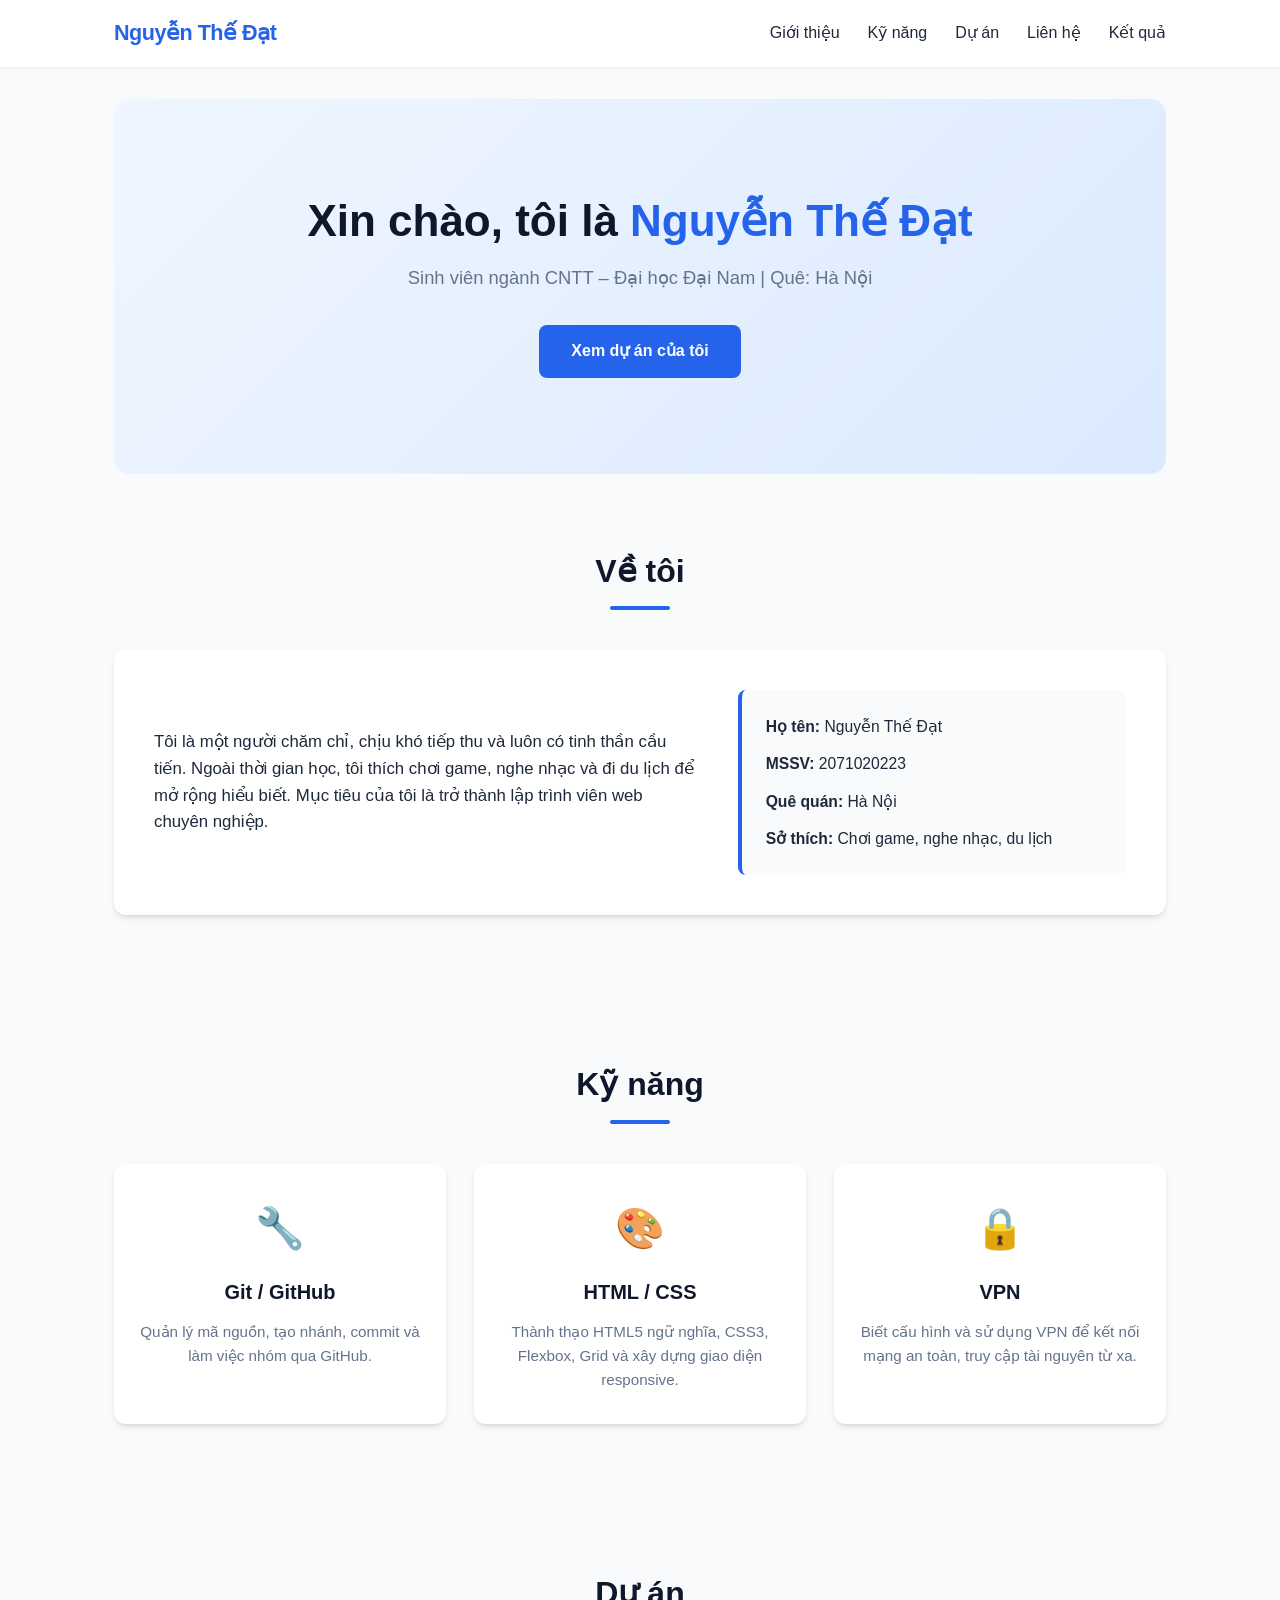
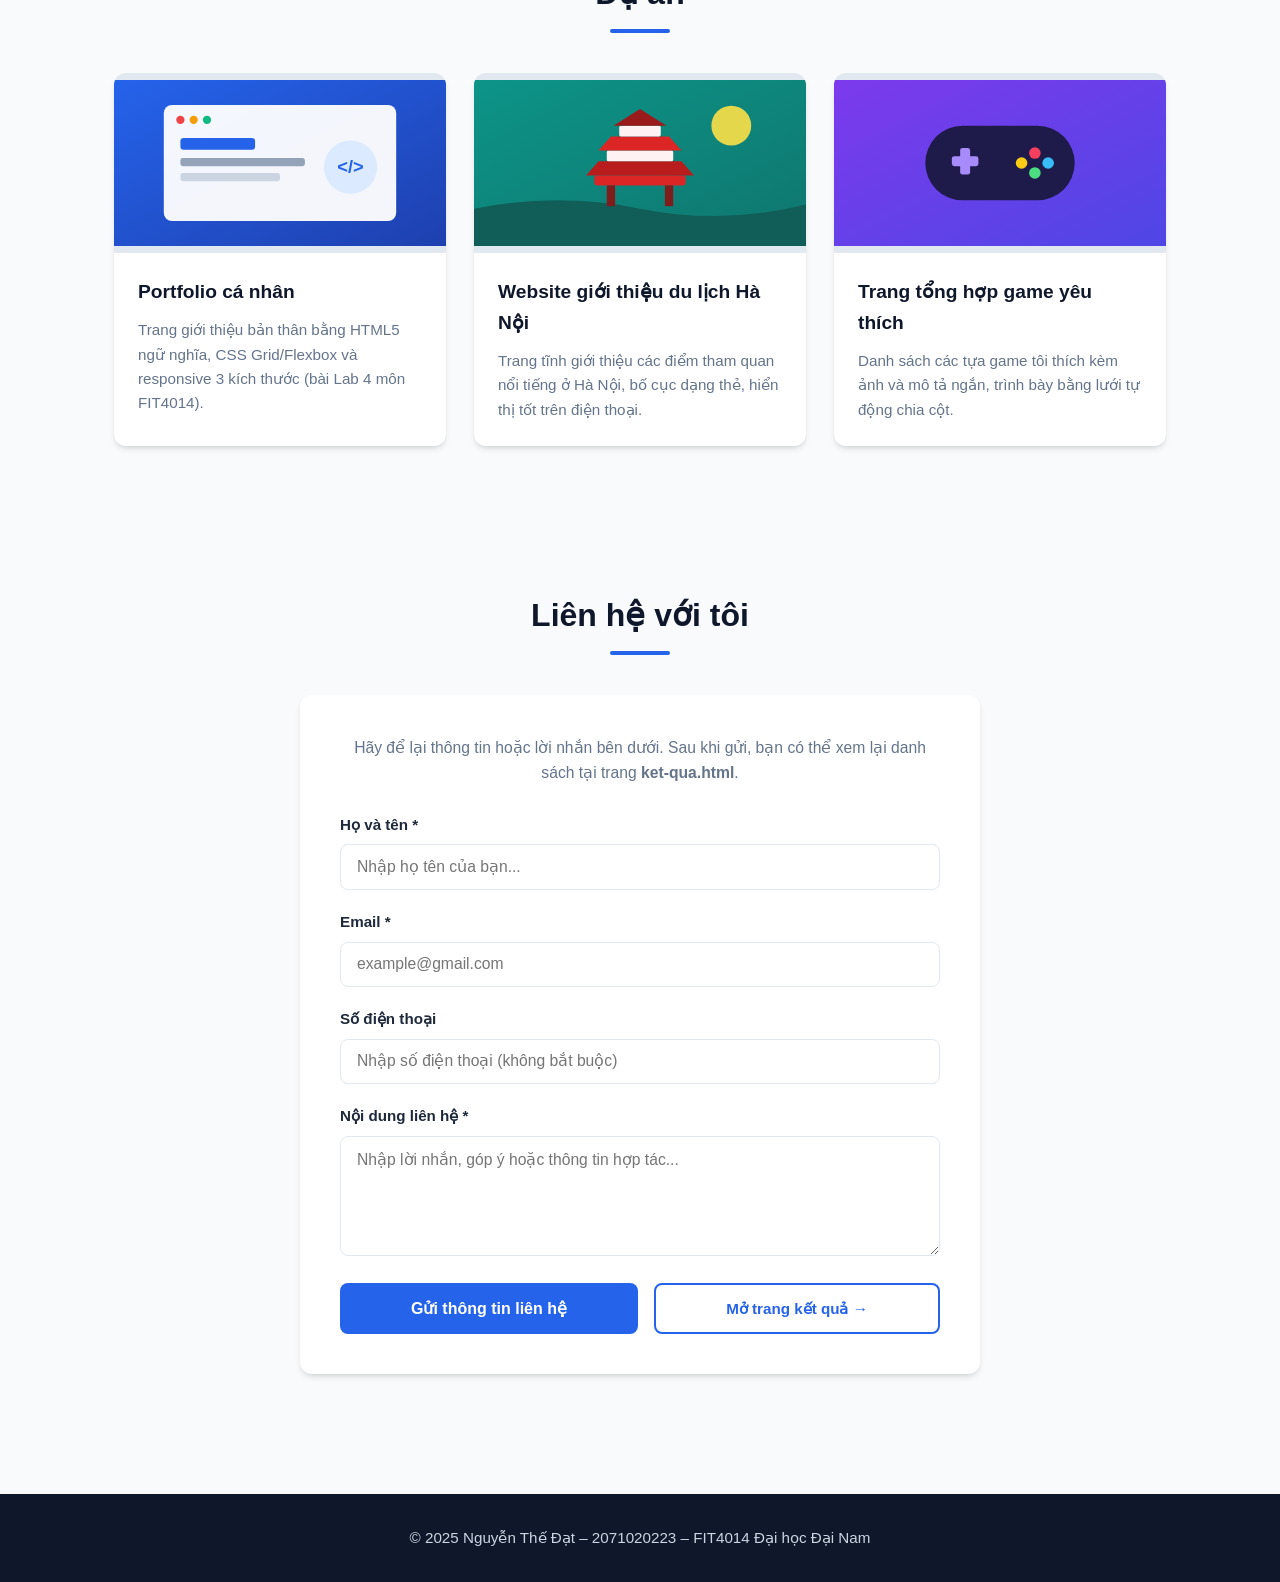
==== index.html @ 09246d79 "Add files via upload" ====
<!DOCTYPE html>
<html lang="vi">
<head>
  <meta charset="UTF-8">
  <meta name="viewport" content="width=device-width, initial-scale=1.0">
  <title>Portfolio – Nguyễn Thế Đạt</title>
  <style>
    :root {
      --primary: #2563eb;
      --primary-dark: #1d4ed8;
      --secondary: #0f172a;
      --bg-light: #f8fafc;
      --text-main: #1e293b;
      --text-muted: #64748b;
      --white: #ffffff;
      --border: #e2e8f0;
      --success-bg: #ecfdf5;
      --success-text: #065f46;
      --success-border: #a7f3d0;
      --shadow: 0 4px 6px -1px rgba(0, 0, 0, 0.1), 0 2px 4px -2px rgba(0, 0, 0, 0.1);
      --shadow-lg: 0 10px 15px -3px rgba(0, 0, 0, 0.1), 0 4px 6px -4px rgba(0, 0, 0, 0.1);
    }

    * {
      margin: 0;
      padding: 0;
      box-sizing: border-box;
    }

    html {
      scroll-behavior: smooth;
    }

    body {
      font-family: 'Segoe UI', Roboto, Helvetica, Arial, sans-serif;
      color: var(--text-main);
      background-color: var(--bg-light);
      line-height: 1.6;
    }

    /* ===== PHẦN 1: NAVIGATION ===== */
    .nav {
      background-color: var(--white);
      box-shadow: 0 1px 3px rgba(0, 0, 0, 0.08);
      position: sticky;
      top: 0;
      z-index: 100;
    }

    .nav__container {
      max-width: 1100px;
      margin: 0 auto;
      padding: 1rem 1.5rem;
      display: flex;
      justify-content: space-between;
      align-items: center;
    }

    .nav__logo {
      font-size: 1.35rem;
      font-weight: 700;
      color: var(--primary);
      text-decoration: none;
      letter-spacing: -0.5px;
    }

    .nav__menu {
      list-style: none;
      display: flex;
      gap: 1.75rem;
      align-items: center;
    }

    .nav__menu a {
      text-decoration: none;
      color: var(--text-main);
      font-weight: 500;
      transition: color 0.2s ease;
    }

    .nav__menu a:hover {
      color: var(--primary);
    }

    /* ===== PHẦN 2: NỘI DUNG CHÍNH ===== */
    main {
      max-width: 1100px;
      margin: 0 auto;
      padding: 0 1.5rem;
    }

    section {
      padding: 4.5rem 0;
    }

    .section-title {
      font-size: 2rem;
      font-weight: 700;
      text-align: center;
      margin-bottom: 2.5rem;
      color: var(--secondary);
      position: relative;
    }

    .section-title::after {
      content: '';
      display: block;
      width: 60px;
      height: 4px;
      background-color: var(--primary);
      margin: 0.6rem auto 0;
      border-radius: 2px;
    }

    /* --- Hero --- */
    .hero {
      text-align: center;
      padding: 6rem 1rem;
      background: linear-gradient(135deg, #eff6ff 0%, #dbeafe 100%);
      border-radius: 16px;
      margin-top: 2rem;
    }

    .hero h1 {
      font-size: 2.75rem;
      color: var(--secondary);
      margin-bottom: 1rem;
      line-height: 1.2;
    }

    .hero__name {
      color: var(--primary);
    }

    .hero__desc {
      font-size: 1.15rem;
      color: var(--text-muted);
      margin-bottom: 2rem;
    }

    .btn {
      display: inline-block;
      background-color: var(--primary);
      color: var(--white);
      padding: 0.85rem 2rem;
      border-radius: 8px;
      text-decoration: none;
      font-weight: 600;
      border: none;
      cursor: pointer;
      font-size: 1rem;
      transition: background-color 0.2s ease, transform 0.2s ease;
    }

    .btn:hover {
      background-color: var(--primary-dark);
      transform: translateY(-2px);
    }

    .btn--outline {
      background-color: transparent;
      color: var(--primary);
      border: 2px solid var(--primary);
      padding: 0.7rem 1.5rem;
      font-size: 0.95rem;
    }

    .btn--outline:hover {
      background-color: var(--primary);
      color: var(--white);
    }

    /* --- About --- */
    .about__content {
      background-color: var(--white);
      padding: 2.5rem;
      border-radius: 12px;
      box-shadow: var(--shadow);
      display: grid;
      grid-template-columns: 1.4fr 1fr;
      gap: 2.5rem;
      align-items: center;
    }

    .about__text {
      font-size: 1.05rem;
      color: var(--text-main);
    }

    .about__info {
      list-style: none;
      background-color: var(--bg-light);
      padding: 1.5rem;
      border-radius: 8px;
      border-left: 4px solid var(--primary);
    }

    .about__info li {
      margin-bottom: 0.75rem;
      font-size: 0.98rem;
    }

    .about__info li:last-child {
      margin-bottom: 0;
    }

    /* --- Skills --- */
    .skills__grid {
      display: grid;
      grid-template-columns: repeat(3, 1fr);
      gap: 1.75rem;
    }

    .skill-card {
      background-color: var(--white);
      padding: 2rem 1.5rem;
      border-radius: 12px;
      box-shadow: var(--shadow);
      text-align: center;
      transition: transform 0.25s ease, box-shadow 0.25s ease;
    }

    .skill-card:hover {
      transform: translateY(-5px);
      box-shadow: var(--shadow-lg);
    }

    .skill-card__icon {
      font-size: 2.5rem;
      display: inline-block;
      margin-bottom: 1rem;
    }

    .skill-card h3 {
      font-size: 1.25rem;
      color: var(--secondary);
      margin-bottom: 0.75rem;
    }

    .skill-card p {
      color: var(--text-muted);
      font-size: 0.95rem;
    }

    /* --- Projects --- */
    .projects__grid {
      display: grid;
      grid-template-columns: repeat(3, 1fr);
      gap: 1.75rem;
    }

    .card {
      background-color: var(--white);
      border-radius: 12px;
      overflow: hidden;
      box-shadow: var(--shadow);
      display: flex;
      flex-direction: column;
      transition: transform 0.25s ease, box-shadow 0.25s ease;
    }

    .card:hover {
      transform: translateY(-5px);
      box-shadow: var(--shadow-lg);
    }

    .card__img {
      width: 100%;
      height: 180px;
      object-fit: cover;
      display: block;
      background-color: #e2e8f0;
    }

    .card__body {
      padding: 1.5rem;
      flex-grow: 1;
    }

    .card__body h3 {
      font-size: 1.2rem;
      color: var(--secondary);
      margin-bottom: 0.65rem;
    }

    .card__body p {
      color: var(--text-muted);
      font-size: 0.95rem;
    }

    /* --- Contact Form --- */
    .contact__box {
      max-width: 680px;
      margin: 0 auto;
      background-color: var(--white);
      padding: 2.5rem;
      border-radius: 12px;
      box-shadow: var(--shadow);
    }

    .contact__subtitle {
      text-align: center;
      color: var(--text-muted);
      margin-bottom: 1.75rem;
      font-size: 0.98rem;
    }

    .form-group {
      margin-bottom: 1.25rem;
    }

    .form-group label {
      display: block;
      font-weight: 600;
      margin-bottom: 0.45rem;
      font-size: 0.95rem;
      color: var(--text-main);
    }

    .form-group input,
    .form-group textarea {
      width: 100%;
      padding: 0.8rem 1rem;
      border: 1.5px solid var(--border);
      border-radius: 8px;
      font-family: inherit;
      font-size: 0.98rem;
      color: var(--text-main);
      transition: border-color 0.2s ease, box-shadow 0.2s ease;
    }

    .form-group input:focus,
    .form-group textarea:focus {
      outline: none;
      border-color: var(--primary);
      box-shadow: 0 0 0 3px rgba(37, 99, 235, 0.15);
    }

    .form-group textarea {
      resize: vertical;
      min-height: 120px;
    }

    .contact__actions {
      display: flex;
      gap: 1rem;
      flex-wrap: wrap;
      margin-top: 0.5rem;
    }

    .contact__actions .btn {
      flex: 1;
      text-align: center;
      min-width: 200px;
    }

    .alert-success {
      display: none;
      background-color: var(--success-bg);
      color: var(--success-text);
      border: 1px solid var(--success-border);
      padding: 1rem 1.2rem;
      border-radius: 8px;
      margin-top: 1.25rem;
      font-size: 0.95rem;
      font-weight: 500;
      line-height: 1.5;
    }

    .alert-success a {
      color: var(--primary-dark);
      font-weight: 700;
      text-decoration: underline;
    }

    /* ===== PHẦN 3: FOOTER ===== */
    .footer {
      background-color: var(--secondary);
      color: #cbd5e1;
      text-align: center;
      padding: 2rem 1rem;
      margin-top: 3rem;
      font-size: 0.95rem;
    }

    /* ===== RESPONSIVE 3 KÍCH THƯỚC ===== */
    @media (max-width: 900px) {
      .about__content {
        grid-template-columns: 1fr;
        gap: 1.5rem;
      }

      .skills__grid,
      .projects__grid {
        grid-template-columns: repeat(2, 1fr);
      }
    }

    @media (max-width: 600px) {
      .nav__container {
        flex-direction: column;
        gap: 0.75rem;
      }

      .nav__menu {
        gap: 1rem;
        flex-wrap: wrap;
        justify-content: center;
      }

      .hero {
        padding: 4rem 1rem;
      }

      .hero h1 {
        font-size: 2rem;
      }

      .skills__grid,
      .projects__grid {
        grid-template-columns: 1fr;
      }

      .contact__box {
        padding: 1.5rem;
      }
    }
  </style>
</head>
<body>

  <!-- ===== PHẦN 1: NAVIGATION ===== -->
  <nav class="nav">
    <div class="nav__container">
      <a href="index.html" class="nav__logo">Nguyễn Thế Đạt</a>
      <ul class="nav__menu">
        <li><a href="#gioi-thieu">Giới thiệu</a></li>
        <li><a href="#ky-nang">Kỹ năng</a></li>
        <li><a href="#du-an">Dự án</a></li>
        <li><a href="#lien-he">Liên hệ</a></li>
        <li><a href="ket-qua.html">Kết quả</a></li>
      </ul>
    </div>
  </nav>

  <!-- ===== PHẦN 2: NỘI DUNG CHÍNH ===== -->
  <main>

    <!-- --- Hero --- -->
    <section id="gioi-thieu" class="hero">
      <h1>Xin chào, tôi là <span class="hero__name">Nguyễn Thế Đạt</span></h1>
      <p class="hero__desc">Sinh viên ngành CNTT – Đại học Đại Nam | Quê: Hà Nội</p>
      <a href="#du-an" class="btn">Xem dự án của tôi</a>
    </section>

    <!-- --- Giới thiệu bản thân --- -->
    <section class="about">
      <h2 class="section-title">Về tôi</h2>
      <div class="about__content">
        <p class="about__text">Tôi là một người chăm chỉ, chịu khó tiếp thu và luôn có tinh thần cầu tiến. Ngoài thời gian học, tôi thích chơi game, nghe nhạc và đi du lịch để mở rộng hiểu biết. Mục tiêu của tôi là trở thành lập trình viên web chuyên nghiệp.</p>
        <ul class="about__info">
          <li><strong>Họ tên:</strong> Nguyễn Thế Đạt</li>
          <li><strong>MSSV:</strong> 2071020223</li>
          <li><strong>Quê quán:</strong> Hà Nội</li>
          <li><strong>Sở thích:</strong> Chơi game, nghe nhạc, du lịch</li>
        </ul>
      </div>
    </section>

    <!-- --- Skills --- -->
    <section id="ky-nang" class="skills">
      <h2 class="section-title">Kỹ năng</h2>
      <div class="skills__grid">
        <div class="skill-card">
          <span class="skill-card__icon">🔧</span>
          <h3>Git / GitHub</h3>
          <p>Quản lý mã nguồn, tạo nhánh, commit và làm việc nhóm qua GitHub.</p>
        </div>
        <div class="skill-card">
          <span class="skill-card__icon">🎨</span>
          <h3>HTML / CSS</h3>
          <p>Thành thạo HTML5 ngữ nghĩa, CSS3, Flexbox, Grid và xây dựng giao diện responsive.</p>
        </div>
        <div class="skill-card">
          <span class="skill-card__icon">🔒</span>
          <h3>VPN</h3>
          <p>Biết cấu hình và sử dụng VPN để kết nối mạng an toàn, truy cập tài nguyên từ xa.</p>
        </div>
      </div>
    </section>

    <!-- --- Projects --- -->
    <section id="du-an" class="projects">
      <h2 class="section-title">Dự án</h2>
      <div class="projects__grid">

        <article class="card">
          <svg class="card__img" viewBox="0 0 400 200" xmlns="http://www.w3.org/2000/svg" role="img" aria-label="Ảnh minh họa dự án 1">
            <defs>
              <linearGradient id="bg1" x1="0%" y1="0%" x2="100%" y2="100%">
                <stop offset="0%" stop-color="#2563eb"/>
                <stop offset="100%" stop-color="#1e40af"/>
              </linearGradient>
            </defs>
            <rect width="400" height="200" fill="url(#bg1)"/>
            <rect x="60" y="30" width="280" height="140" rx="10" fill="#ffffff" opacity="0.95"/>
            <circle cx="80" cy="48" r="5" fill="#ef4444"/>
            <circle cx="96" cy="48" r="5" fill="#f59e0b"/>
            <circle cx="112" cy="48" r="5" fill="#10b981"/>
            <rect x="80" y="70" width="90" height="14" rx="4" fill="#2563eb"/>
            <rect x="80" y="94" width="150" height="10" rx="3" fill="#94a3b8"/>
            <rect x="80" y="112" width="120" height="10" rx="3" fill="#cbd5e1"/>
            <circle cx="285" cy="105" r="32" fill="#dbeafe"/>
            <text x="285" y="112" font-size="22" font-weight="bold" fill="#2563eb" text-anchor="middle" font-family="sans-serif">&lt;/&gt;</text>
          </svg>
          <div class="card__body">
            <h3>Portfolio cá nhân</h3>
            <p>Trang giới thiệu bản thân bằng HTML5 ngữ nghĩa, CSS Grid/Flexbox và responsive 3 kích thước (bài Lab 4 môn FIT4014).</p>
          </div>
        </article>

        <article class="card">
          <svg class="card__img" viewBox="0 0 400 200" xmlns="http://www.w3.org/2000/svg" role="img" aria-label="Ảnh minh họa dự án 2">
            <defs>
              <linearGradient id="bg2" x1="0%" y1="0%" x2="100%" y2="100%">
                <stop offset="0%" stop-color="#0d9488"/>
                <stop offset="100%" stop-color="#0f766e"/>
              </linearGradient>
            </defs>
            <rect width="400" height="200" fill="url(#bg2)"/>
            <circle cx="310" cy="55" r="24" fill="#fde047" opacity="0.9"/>
            <path d="M0 155 Q100 135 200 155 T400 150 L400 200 L0 200 Z" fill="#115e59"/>
            <rect x="145" y="115" width="110" height="12" rx="3" fill="#dc2626"/>
            <polygon points="135,115 265,115 250,98 150,98" fill="#b91c1c"/>
            <rect x="160" y="85" width="80" height="13" rx="2" fill="#fef2f2"/>
            <polygon points="150,85 250,85 235,68 165,68" fill="#dc2626"/>
            <rect x="175" y="55" width="50" height="13" rx="2" fill="#fef2f2"/>
            <polygon points="168,55 232,55 200,35" fill="#991b1b"/>
            <rect x="160" y="127" width="10" height="25" fill="#7f1d1d"/>
            <rect x="230" y="127" width="10" height="25" fill="#7f1d1d"/>
          </svg>
          <div class="card__body">
            <h3>Website giới thiệu du lịch Hà Nội</h3>
            <p>Trang tĩnh giới thiệu các điểm tham quan nổi tiếng ở Hà Nội, bố cục dạng thẻ, hiển thị tốt trên điện thoại.</p>
          </div>
        </article>

        <article class="card">
          <svg class="card__img" viewBox="0 0 400 200" xmlns="http://www.w3.org/2000/svg" role="img" aria-label="Ảnh minh họa dự án 3">
            <defs>
              <linearGradient id="bg3" x1="0%" y1="0%" x2="100%" y2="100%">
                <stop offset="0%" stop-color="#7c3aed"/>
                <stop offset="100%" stop-color="#4f46e5"/>
              </linearGradient>
            </defs>
            <rect width="400" height="200" fill="url(#bg3)"/>
            <rect x="110" y="55" width="180" height="90" rx="45" fill="#1e1b4b"/>
            <rect x="142" y="92" width="32" height="12" rx="3" fill="#a78bfa"/>
            <rect x="152" y="82" width="12" height="32" rx="3" fill="#a78bfa"/>
            <circle cx="242" cy="88" r="7" fill="#f43f5e"/>
            <circle cx="258" cy="100" r="7" fill="#38bdf8"/>
            <circle cx="226" cy="100" r="7" fill="#facc15"/>
            <circle cx="242" cy="112" r="7" fill="#4ade80"/>
          </svg>
          <div class="card__body">
            <h3>Trang tổng hợp game yêu thích</h3>
            <p>Danh sách các tựa game tôi thích kèm ảnh và mô tả ngắn, trình bày bằng lưới tự động chia cột.</p>
          </div>
        </article>

      </div>
    </section>

    <!-- --- Contact --- -->
    <section id="lien-he" class="contact">
      <h2 class="section-title">Liên hệ với tôi</h2>
      <div class="contact__box">
        <p class="contact__subtitle">Hãy để lại thông tin hoặc lời nhắn bên dưới. Sau khi gửi, bạn có thể xem lại danh sách tại trang <strong>ket-qua.html</strong>.</p>
        <form id="contactForm">
          <div class="form-group">
            <label for="senderName">Họ và tên *</label>
            <input type="text" id="senderName" name="senderName" placeholder="Nhập họ tên của bạn..." required>
          </div>
          <div class="form-group">
            <label for="senderEmail">Email *</label>
            <input type="email" id="senderEmail" name="senderEmail" placeholder="example@gmail.com" required>
          </div>
          <div class="form-group">
            <label for="senderPhone">Số điện thoại</label>
            <input type="tel" id="senderPhone" name="senderPhone" placeholder="Nhập số điện thoại (không bắt buộc)">
          </div>
          <div class="form-group">
            <label for="senderMessage">Nội dung liên hệ *</label>
            <textarea id="senderMessage" name="senderMessage" placeholder="Nhập lời nhắn, góp ý hoặc thông tin hợp tác..." required></textarea>
          </div>
          <div class="contact__actions">
            <button type="submit" class="btn">Gửi thông tin liên hệ</button>
            <a href="ket-qua.html" class="btn btn--outline">Mở trang kết quả &rarr;</a>
          </div>
          <div id="successAlert" class="alert-success">
            ✅ Đã gửi thông tin thành công! <a href="ket-qua.html">Xem tại trang ket-qua.html &rarr;</a>
          </div>
        </form>
      </div>
    </section>

  </main>

  <!-- ===== PHẦN 3: FOOTER ===== -->
  <footer class="footer">
    <p>&copy; 2025 Nguyễn Thế Đạt – 2071020223 – FIT4014 Đại học Đại Nam</p>
  </footer>

  <script>
    const STORAGE_KEY = 'portfolio_contacts_dat';
    const contactForm = document.getElementById('contactForm');
    const successAlert = document.getElementById('successAlert');

    contactForm.addEventListener('submit', function (e) {
      e.preventDefault();

      const name = document.getElementById('senderName').value.trim();
      const email = document.getElementById('senderEmail').value.trim();
      const phone = document.getElementById('senderPhone').value.trim();
      const message = document.getElementById('senderMessage').value.trim();

      if (!name || !email || !message) return;

      const now = new Date();
      const timeStr = now.toLocaleTimeString('vi-VN', { hour: '2-digit', minute: '2-digit' }) +
                      ' - ' + now.toLocaleDateString('vi-VN');

      let contacts = [];
      try {
        contacts = JSON.parse(localStorage.getItem(STORAGE_KEY)) || [];
      } catch (err) {
        contacts = [];
      }

      contacts.unshift({ name, email, phone, message, time: timeStr });
      localStorage.setItem(STORAGE_KEY, JSON.stringify(contacts));

      contactForm.reset();
      successAlert.style.display = 'block';
    });
  </script>

</body>
</html>
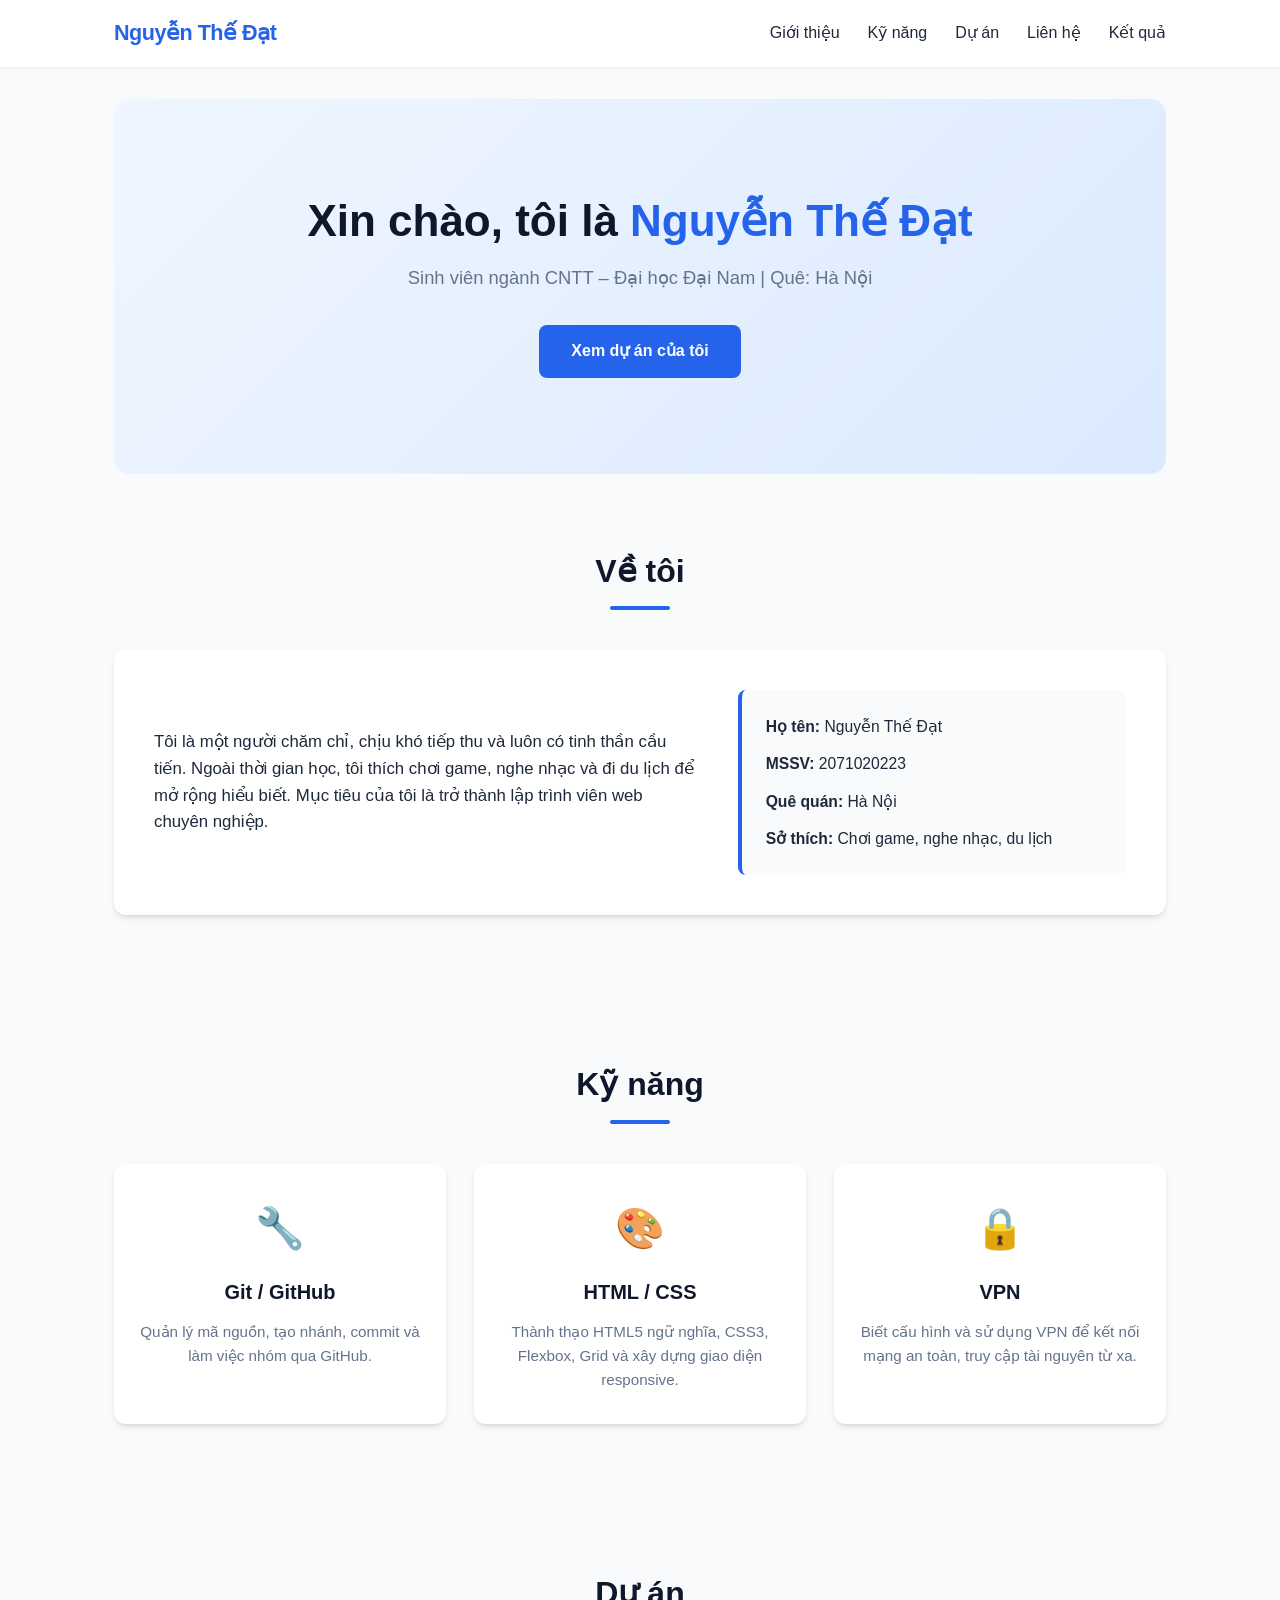
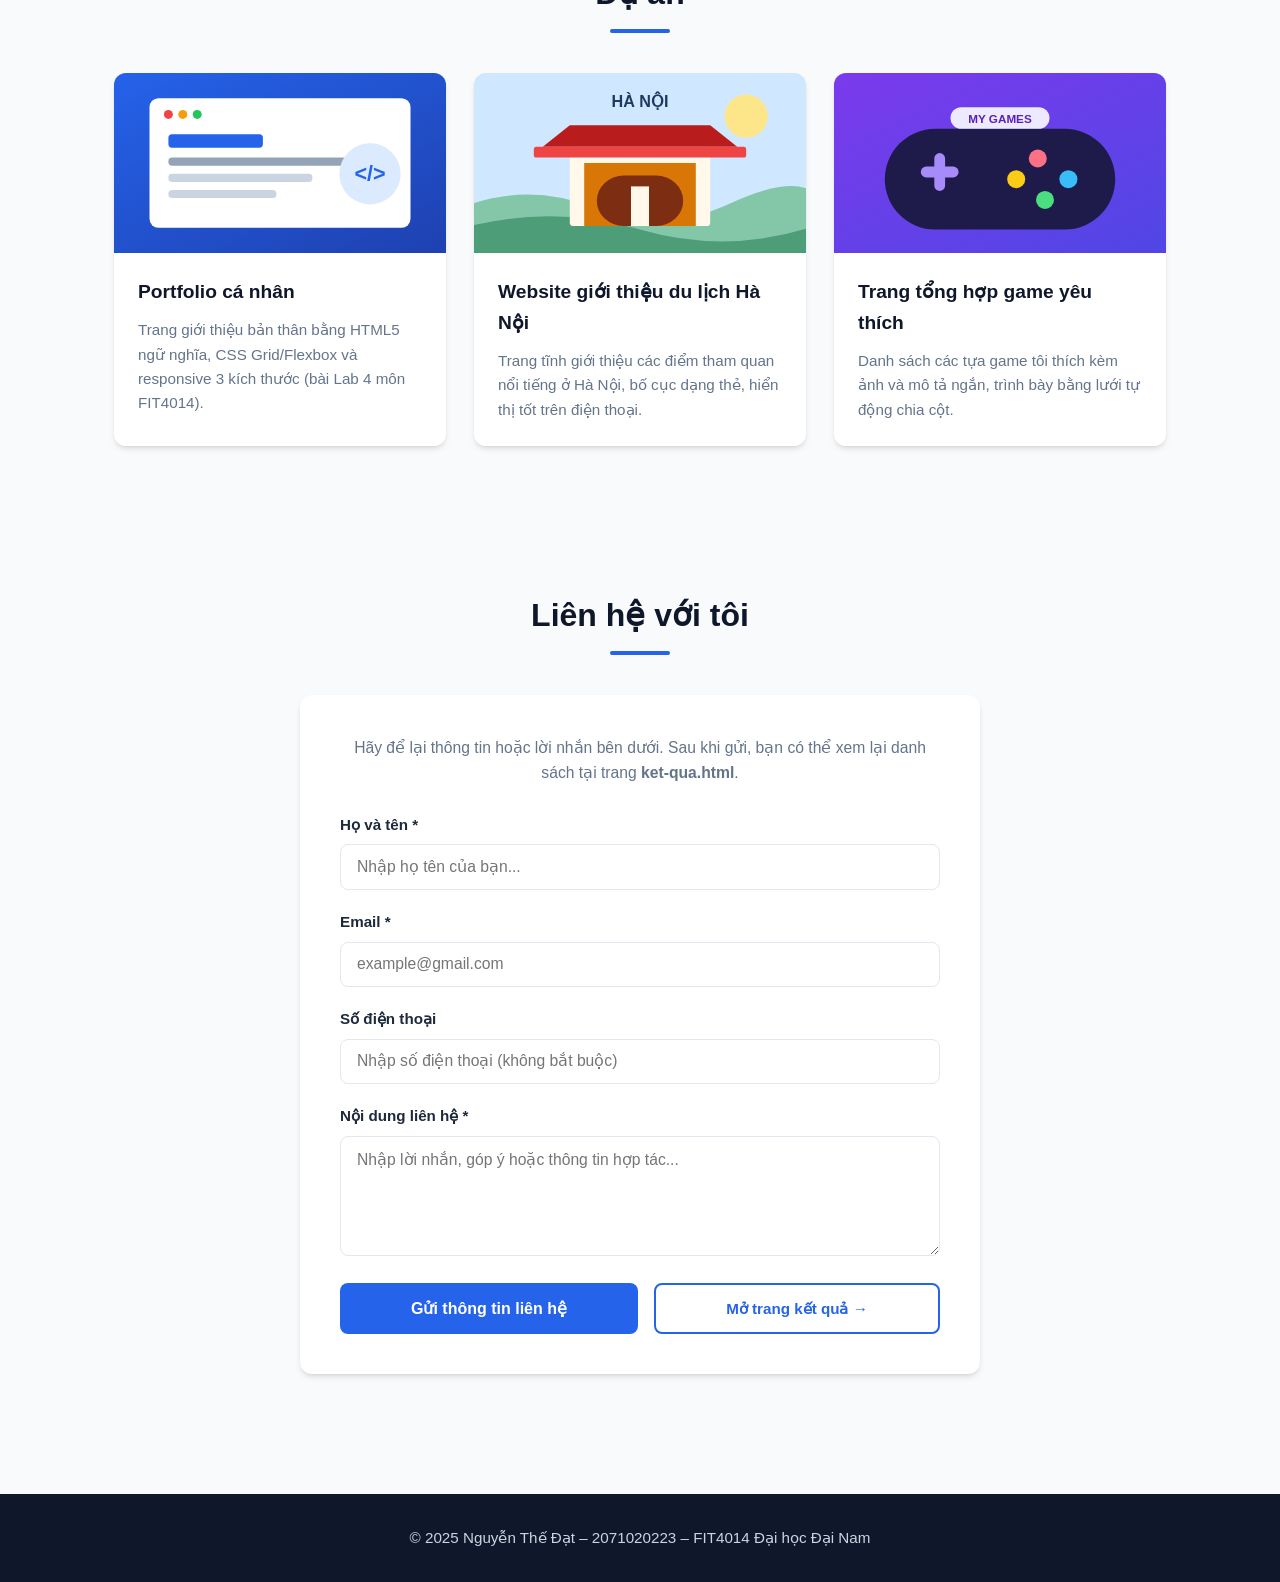
==== commit 5683e975: "Add project assets Co-authored-by: Copilot <223556219+Copilot@users.noreply.github.com>" ====
--- a/index.html
+++ b/index.html
@@ -495,24 +495,7 @@
       <div class="projects__grid">
 
         <article class="card">
-          <svg class="card__img" viewBox="0 0 400 200" xmlns="http://www.w3.org/2000/svg" role="img" aria-label="Ảnh minh họa dự án 1">
-            <defs>
-              <linearGradient id="bg1" x1="0%" y1="0%" x2="100%" y2="100%">
-                <stop offset="0%" stop-color="#2563eb"/>
-                <stop offset="100%" stop-color="#1e40af"/>
-              </linearGradient>
-            </defs>
-            <rect width="400" height="200" fill="url(#bg1)"/>
-            <rect x="60" y="30" width="280" height="140" rx="10" fill="#ffffff" opacity="0.95"/>
-            <circle cx="80" cy="48" r="5" fill="#ef4444"/>
-            <circle cx="96" cy="48" r="5" fill="#f59e0b"/>
-            <circle cx="112" cy="48" r="5" fill="#10b981"/>
-            <rect x="80" y="70" width="90" height="14" rx="4" fill="#2563eb"/>
-            <rect x="80" y="94" width="150" height="10" rx="3" fill="#94a3b8"/>
-            <rect x="80" y="112" width="120" height="10" rx="3" fill="#cbd5e1"/>
-            <circle cx="285" cy="105" r="32" fill="#dbeafe"/>
-            <text x="285" y="112" font-size="22" font-weight="bold" fill="#2563eb" text-anchor="middle" font-family="sans-serif">&lt;/&gt;</text>
-          </svg>
+          <img class="card__img" src="assets/portfolio.svg" alt="Minh họa dự án Portfolio cá nhân">
           <div class="card__body">
             <h3>Portfolio cá nhân</h3>
             <p>Trang giới thiệu bản thân bằng HTML5 ngữ nghĩa, CSS Grid/Flexbox và responsive 3 kích thước (bài Lab 4 môn FIT4014).</p>
@@ -520,25 +503,7 @@
         </article>
 
         <article class="card">
-          <svg class="card__img" viewBox="0 0 400 200" xmlns="http://www.w3.org/2000/svg" role="img" aria-label="Ảnh minh họa dự án 2">
-            <defs>
-              <linearGradient id="bg2" x1="0%" y1="0%" x2="100%" y2="100%">
-                <stop offset="0%" stop-color="#0d9488"/>
-                <stop offset="100%" stop-color="#0f766e"/>
-              </linearGradient>
-            </defs>
-            <rect width="400" height="200" fill="url(#bg2)"/>
-            <circle cx="310" cy="55" r="24" fill="#fde047" opacity="0.9"/>
-            <path d="M0 155 Q100 135 200 155 T400 150 L400 200 L0 200 Z" fill="#115e59"/>
-            <rect x="145" y="115" width="110" height="12" rx="3" fill="#dc2626"/>
-            <polygon points="135,115 265,115 250,98 150,98" fill="#b91c1c"/>
-            <rect x="160" y="85" width="80" height="13" rx="2" fill="#fef2f2"/>
-            <polygon points="150,85 250,85 235,68 165,68" fill="#dc2626"/>
-            <rect x="175" y="55" width="50" height="13" rx="2" fill="#fef2f2"/>
-            <polygon points="168,55 232,55 200,35" fill="#991b1b"/>
-            <rect x="160" y="127" width="10" height="25" fill="#7f1d1d"/>
-            <rect x="230" y="127" width="10" height="25" fill="#7f1d1d"/>
-          </svg>
+          <img class="card__img" src="assets/hanoi-travel.svg" alt="Minh họa website du lịch Hà Nội">
           <div class="card__body">
             <h3>Website giới thiệu du lịch Hà Nội</h3>
             <p>Trang tĩnh giới thiệu các điểm tham quan nổi tiếng ở Hà Nội, bố cục dạng thẻ, hiển thị tốt trên điện thoại.</p>
@@ -546,22 +511,7 @@
         </article>
 
         <article class="card">
-          <svg class="card__img" viewBox="0 0 400 200" xmlns="http://www.w3.org/2000/svg" role="img" aria-label="Ảnh minh họa dự án 3">
-            <defs>
-              <linearGradient id="bg3" x1="0%" y1="0%" x2="100%" y2="100%">
-                <stop offset="0%" stop-color="#7c3aed"/>
-                <stop offset="100%" stop-color="#4f46e5"/>
-              </linearGradient>
-            </defs>
-            <rect width="400" height="200" fill="url(#bg3)"/>
-            <rect x="110" y="55" width="180" height="90" rx="45" fill="#1e1b4b"/>
-            <rect x="142" y="92" width="32" height="12" rx="3" fill="#a78bfa"/>
-            <rect x="152" y="82" width="12" height="32" rx="3" fill="#a78bfa"/>
-            <circle cx="242" cy="88" r="7" fill="#f43f5e"/>
-            <circle cx="258" cy="100" r="7" fill="#38bdf8"/>
-            <circle cx="226" cy="100" r="7" fill="#facc15"/>
-            <circle cx="242" cy="112" r="7" fill="#4ade80"/>
-          </svg>
+          <img class="card__img" src="assets/favorite-games.svg" alt="Minh họa trang tổng hợp game yêu thích">
           <div class="card__body">
             <h3>Trang tổng hợp game yêu thích</h3>
             <p>Danh sách các tựa game tôi thích kèm ảnh và mô tả ngắn, trình bày bằng lưới tự động chia cột.</p>
